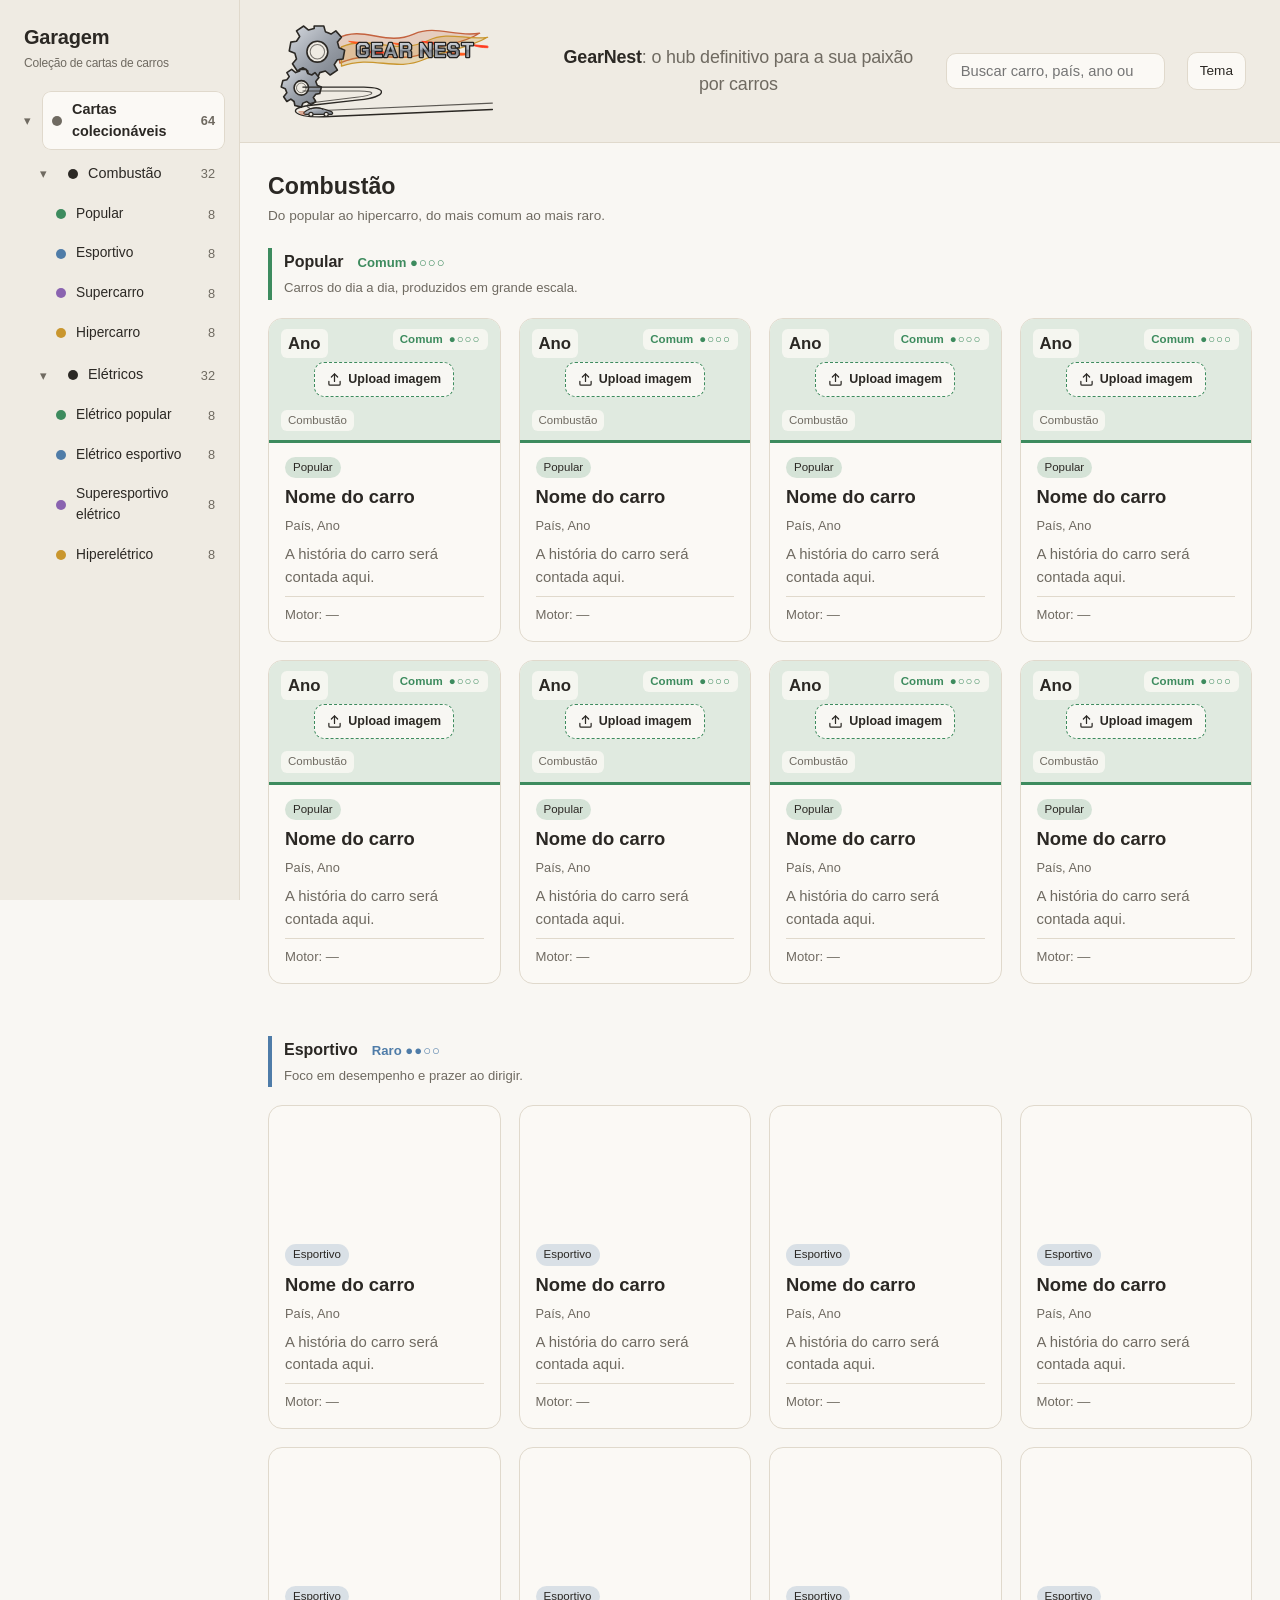
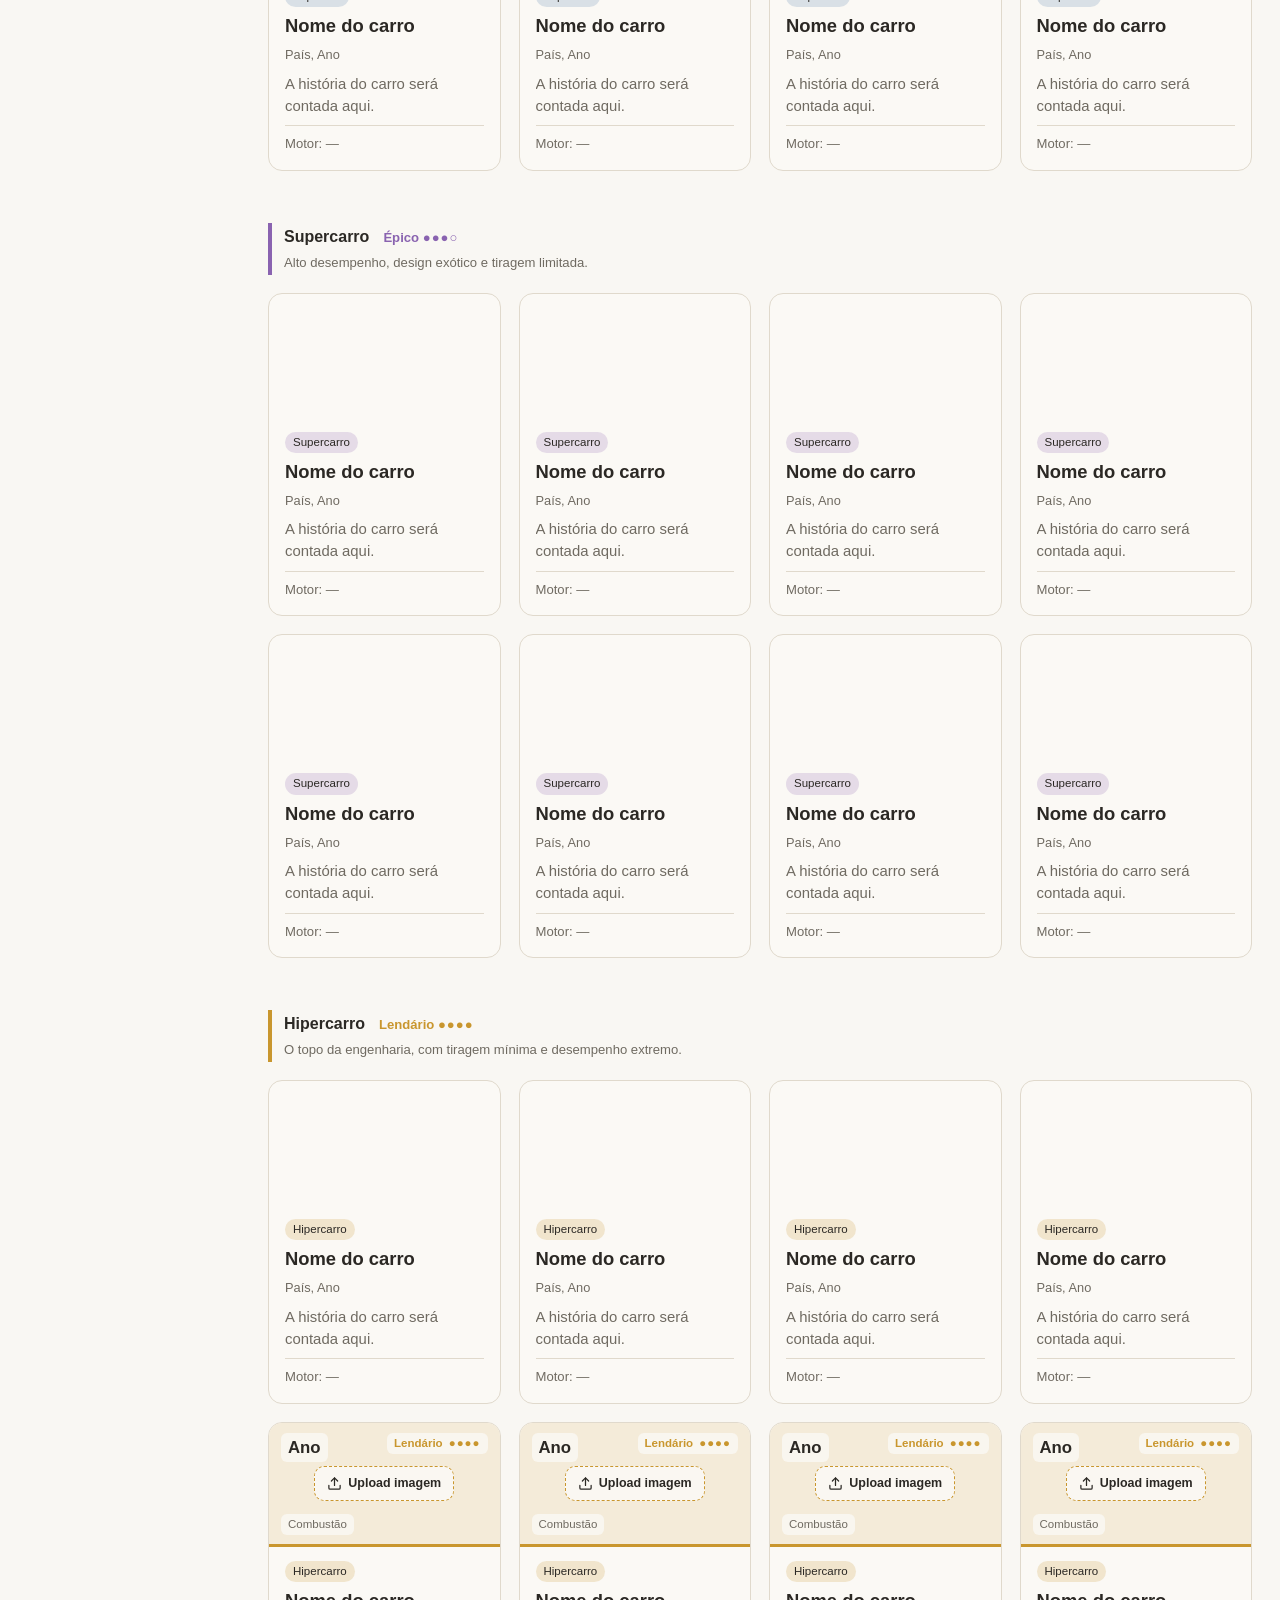
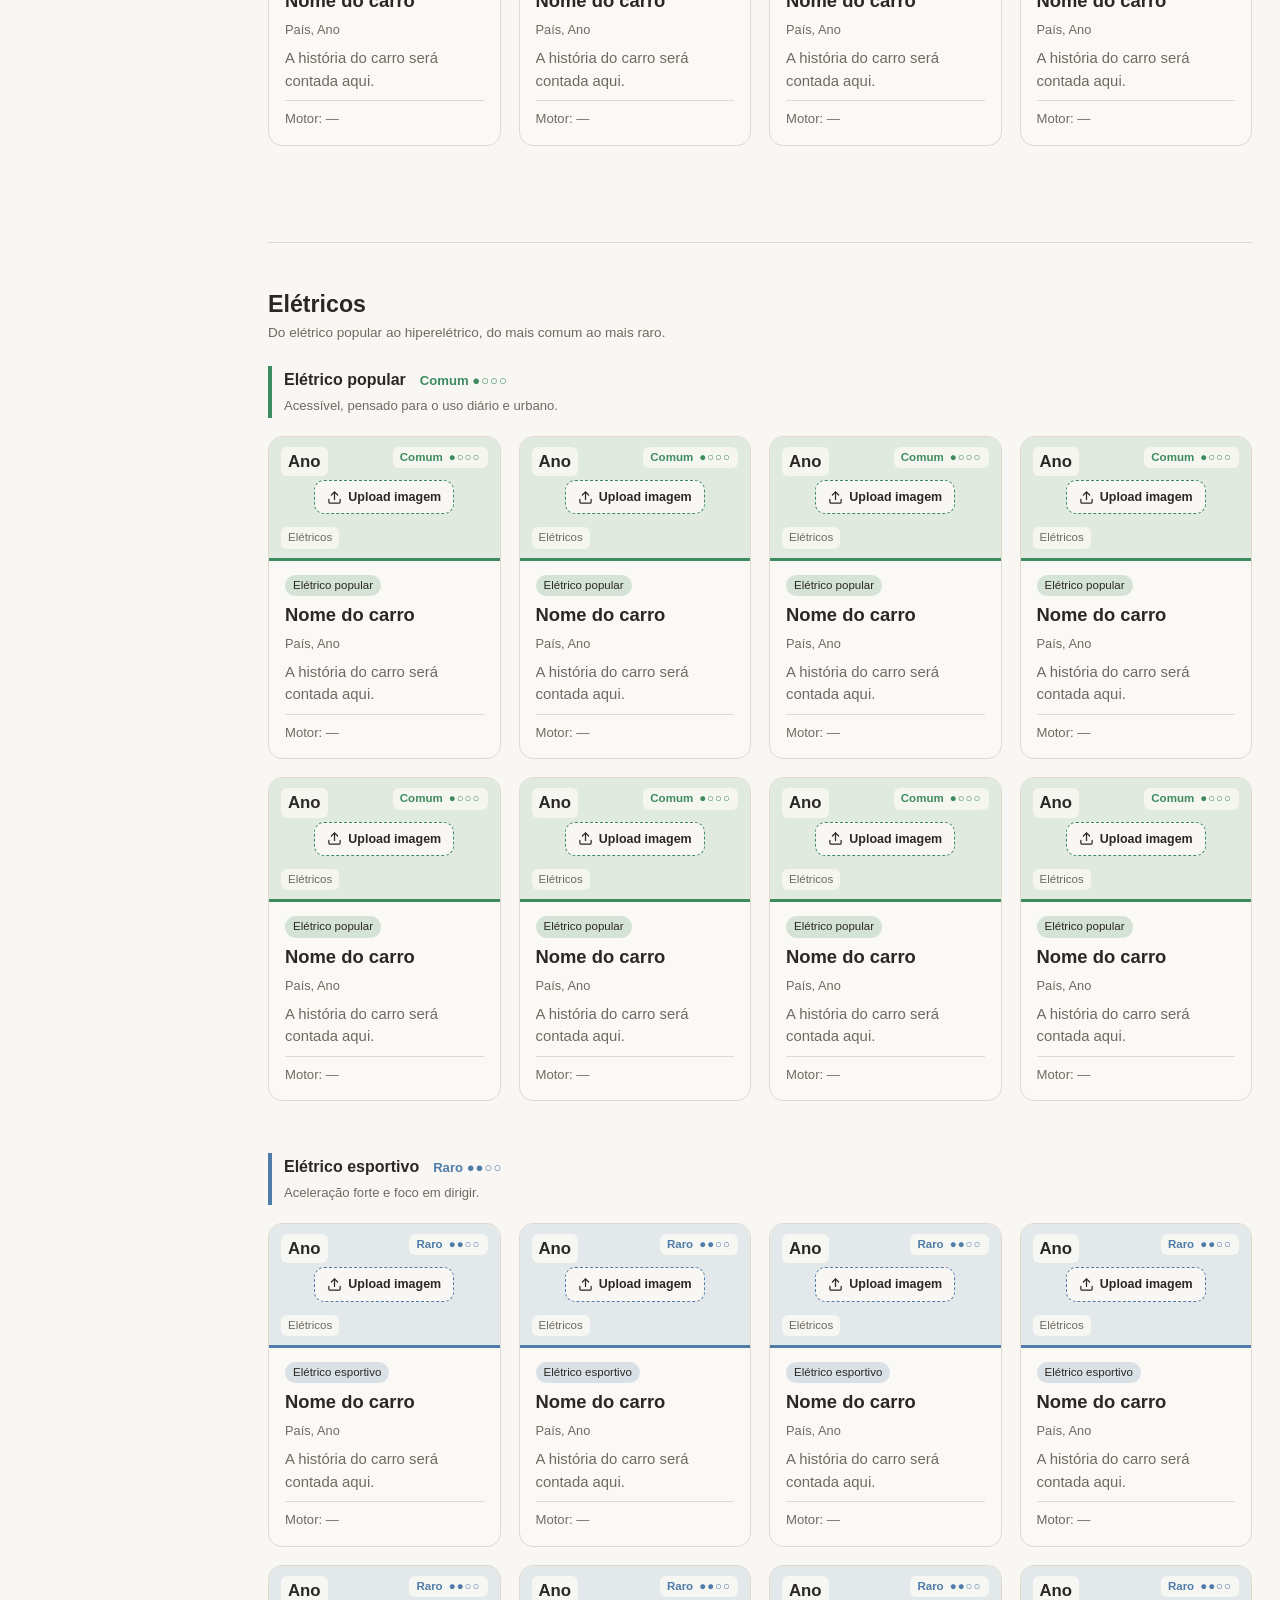
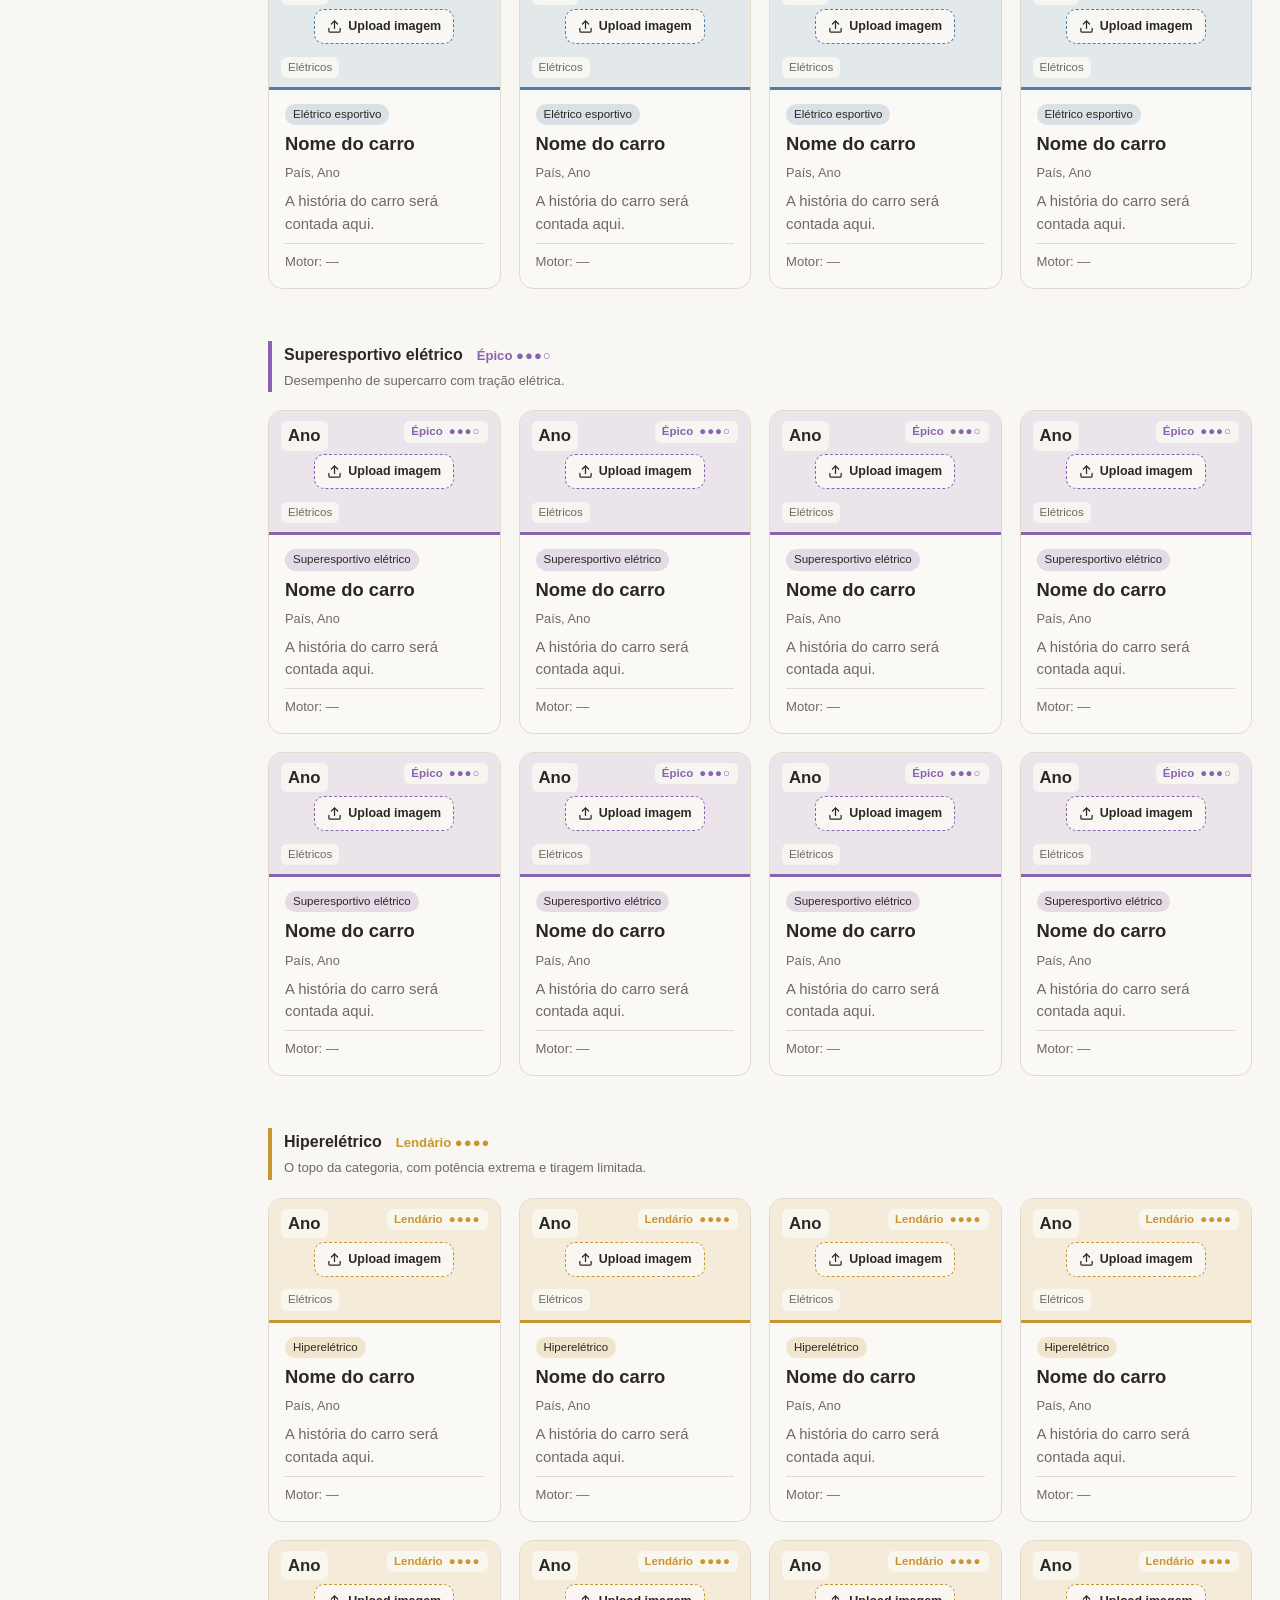
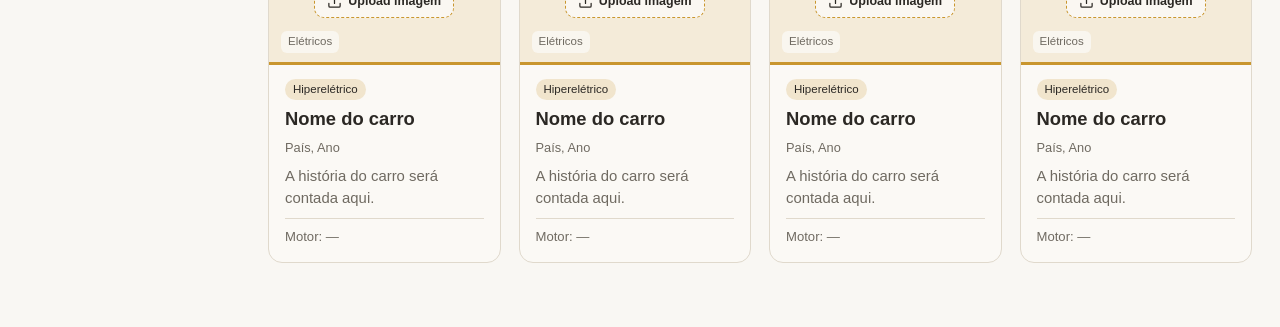
==== index.html @ 72e08b61 "Rename" ====
<!DOCTYPE html>
<html lang="pt-BR">
<head>
<meta charset="utf-8">
<meta name="viewport" content="width=device-width, initial-scale=1, viewport-fit=cover">
<title>Gear Nest</title>
<link rel="preconnect" href="https://fonts.googleapis.com">
<link rel="preconnect" href="https://fonts.gstatic.com" crossorigin>
<link href="https://fonts.googleapis.com/css2?family=Chakra+Petch:ital,wght@0,700;1,700&display=swap" rel="stylesheet">
<link rel="stylesheet" href="gearnest.css">
</head>
<body>

<div class="app">
  <nav class="side" aria-label="Classes" id="side"></nav>
  <header class="top">
    <h1 id="top-logo"></h1>
    <p class="tagline"><b>GearNest</b>: o hub definitivo para a sua paixão por carros</p>
    <input id="q" type="search" placeholder="Buscar carro, país, ano ou classe" aria-label="Buscar">
    <button class="theme" id="theme" type="button">Tema</button>
  </header>
  <main id="main"></main>
</div>

<div class="ov" id="ov" hidden><div class="modal" role="dialog" aria-modal="true" aria-labelledby="mt"><button class="close" id="close" type="button">Fechar</button><div id="mc" style="display:contents"></div></div></div>

<script src="gearnest.js"></script>
</body>
</html>
---- gearnest.css ----
@font-face{
    font-family:"Freezer";
    src:local("Freezer"),local("FreezerFilled"),url("FreezerFilled.ttf") format("truetype"),url("Freezer.ttf") format("truetype");
    font-display:swap;
    }
    :root{
    --bg:#f9f7f3; --panel:#efebe3; --card:#fbf9f5; --ink:#2b2824; --muted:#6f6a61; --line:#e0d9cc;
    --accent:#c4623f;
    --t0:#3d8b5e; --t1:#4f7ca8; --t2:#8a63b0; --t3:#c9962e;
    --serif:Arial,"Helvetica Neue",Helvetica,sans-serif;
    --sans:Arial,"Helvetica Neue",Helvetica,sans-serif;
    box-sizing:border-box;
    padding-top:env(safe-area-inset-top,0px);
    padding-bottom:env(safe-area-inset-bottom,0px);
    color-scheme:light;
    }
    @media (prefers-color-scheme:dark){
    :root:not([data-theme="light"]){
    --bg:#2b2a27; --panel:#2d2c28; --card:#33322e; --ink:#efebe3; --muted:#a8a296; --line:#44423c;
    --accent:#d9805c; --t0:#5ab07e; --t1:#6c9bc9; --t2:#a883cf; --t3:#e0ae45; color-scheme:dark;
    }
    }
    :root[data-theme="dark"]{
    --bg:#2b2a27; --panel:#2d2c28; --card:#33322e; --ink:#efebe3; --muted:#a8a296; --line:#44423c;
    --accent:#d9805c; --t0:#5ab07e; --t1:#6c9bc9; --t2:#a883cf; --t3:#e0ae45; color-scheme:dark;
    }
    html{scroll-padding-top:env(safe-area-inset-top,0px);scroll-behavior:smooth}
    *{box-sizing:border-box}
    body{margin:0;background:var(--bg);color:var(--ink);font-family:var(--serif);line-height:1.5}
    body::before{content:"";position:fixed;inset:0 0 auto;height:env(safe-area-inset-top,0px);background:var(--bg);z-index:10}
    body.lock{overflow:hidden}
    
    .app{display:grid;grid-template-columns:240px minmax(0,1fr);grid-template-rows:auto 1fr;min-height:100vh}
    
    /* Barra lateral (vertical) */
    .side{grid-row:1/3;position:sticky;top:env(safe-area-inset-top,0px);align-self:start;
    height:calc(100dvh - env(safe-area-inset-top,0px) - env(safe-area-inset-bottom,0px));
    background:var(--panel);border-right:1px solid var(--line);padding:22px 14px;display:flex;flex-direction:column;gap:3px;overflow-y:auto}
    .brand{font-size:1.25rem;font-weight:600;padding:0 10px 14px;letter-spacing:-.01em}
    .brand small{display:block;font-family:var(--sans);font-size:.75rem;font-weight:400;color:var(--muted);margin-top:2px}
    .side button{all:unset;cursor:pointer;display:flex;align-items:center;gap:10px;padding:8px 10px;border-radius:9px;font-family:var(--sans);font-size:.9rem;color:var(--ink)}
    .side button:hover{background:var(--line)}
    .side button[aria-pressed="true"]{background:var(--card);box-shadow:inset 0 0 0 1px var(--line);font-weight:600}
    .side button.sub{font-size:.86rem}
    .row{display:flex;align-items:center;gap:2px;margin-top:2px}
    .row .flt{flex:1;min-width:0}
    .kids{display:flex;flex-direction:column;gap:3px;padding-left:16px}
    .kids[hidden]{display:none}
    .side button.chev{width:26px;height:26px;padding:0;justify-content:center;flex:none;border-radius:7px;color:var(--muted);font-size:.8rem;transition:transform .15s}
    .side button.chev[aria-expanded="false"]{transform:rotate(-90deg)}
    button:focus-visible,input:focus-visible,.card:focus-visible{outline:2px solid var(--accent);outline-offset:2px}
    .dot{width:10px;height:10px;border-radius:50%;background:var(--muted);flex:none}
    .count{margin-left:auto;color:var(--muted);font-size:.8rem}
    
    /* Barra superior (horizontal) */
    .top{position:sticky;top:env(safe-area-inset-top,0px);z-index:5;display:flex;align-items:center;gap:22px;padding:18px 34px;min-height:118px;background:var(--panel);border-bottom:1px solid var(--line)}
    .top h1{margin:0;display:flex;align-items:center;flex:none}
    .top h1 svg{display:block;height:106px;width:auto}
    .tagline{margin:0 auto;font-family:var(--serif);font-size:1.12rem;font-weight:500;color:var(--muted);text-align:center;letter-spacing:-.01em}
    .tagline b{color:var(--ink);font-weight:600}
    .top input{flex:1;max-width:380px;font-family:var(--sans);font-size:.92rem;padding:9px 14px;border:1px solid var(--line);border-radius:10px;background:var(--card);color:var(--ink)}
    .theme{all:unset;cursor:pointer;font-family:var(--sans);font-size:.85rem;padding:8px 12px;border:1px solid var(--line);border-radius:10px;background:var(--card)}
    
    /* Seções e grade: 4 cartas por linha, do mais comum ao mais raro */
    main{padding:26px 28px 64px;display:flex;flex-direction:column;gap:96px}
    .sec{scroll-margin-top:calc(138px + env(safe-area-inset-top,0px))}
    .sec+.sec{padding-top:44px;border-top:1px solid var(--line)}
    .sec h2.st{margin:0;font-size:1.45rem;font-weight:600}
    .sec p.sd{margin:2px 0 22px;font-family:var(--sans);font-size:.85rem;color:var(--muted)}
    .grid{display:grid;grid-template-columns:repeat(4,minmax(0,1fr));gap:18px}
    .grp{margin-bottom:52px;scroll-margin-top:calc(138px + env(safe-area-inset-top,0px))}
    .grp:last-child{margin-bottom:0}
    .ch{display:flex;flex-wrap:wrap;align-items:baseline;gap:4px 14px;border-left:4px solid var(--tone);padding:2px 0 2px 12px;margin-bottom:18px}
    .ch span{font-family:var(--sans);font-size:.82rem;font-weight:600;color:var(--tone)}
    .ch i{font-style:normal;letter-spacing:1px}
    .ch small{font-family:var(--sans);font-size:.82rem;color:var(--muted);flex-basis:100%}
    .card{background:var(--card);border:1px solid var(--line);border-radius:14px;overflow:hidden;display:flex;flex-direction:column;cursor:pointer;transition:border-color .15s}
    .card:hover{border-color:var(--tone)}
    .art{position:relative;height:124px;display:grid;place-items:center;color:var(--tone);background:color-mix(in srgb,var(--tone) 14%,var(--card));border-bottom:3px solid var(--tone)}
    .art img,.m-art img{position:absolute;inset:0;width:100%;height:100%;object-fit:cover}
    .up{position:relative;z-index:2;display:inline-flex;align-items:center;gap:6px;padding:7px 12px;border-radius:10px;border:1px dashed var(--tone);background:color-mix(in srgb,var(--card) 88%,transparent);color:var(--ink);font-family:var(--sans);font-size:.78rem;font-weight:600;cursor:pointer;transition:background .15s}
    .up:hover{background:var(--card)}
    .up svg{width:15px;height:15px;fill:none;stroke:currentColor;stroke-width:2;stroke-linecap:round;stroke-linejoin:round}
    .up input{display:none}
    .art .year,.art .rar,.art .fuel,.m-art .year,.m-art .rar,.m-art .fuel{z-index:2;padding:2px 7px;border-radius:6px;background:color-mix(in srgb,var(--card) 82%,transparent)}
    .year{position:absolute;top:10px;left:12px;font-size:1.05rem;font-weight:600;color:var(--ink)}
    .rar{position:absolute;top:10px;right:12px;font-family:var(--sans);font-size:.72rem;font-weight:600;color:var(--tone);display:flex;gap:6px;align-items:center}
    .rar i{font-style:normal;letter-spacing:1px}
    .fuel{position:absolute;left:12px;bottom:9px;font-family:var(--sans);font-size:.72rem;color:var(--muted)}
    .body{padding:14px 16px 16px;display:flex;flex-direction:column;gap:8px;flex:1}
    .body h3{margin:0;font-size:1.15rem;font-weight:600;line-height:1.2}
    .meta{font-family:var(--sans);font-size:.8rem;color:var(--muted)}
    .tag{display:inline-block;font-family:var(--sans);font-size:.72rem;padding:2px 8px;border-radius:99px;background:color-mix(in srgb,var(--tone) 20%,transparent);color:var(--ink);width:fit-content}
    .hist{margin:0;font-size:.93rem;color:var(--muted);display:-webkit-box;-webkit-line-clamp:3;-webkit-box-orient:vertical;overflow:hidden}
    .spec{font-family:var(--sans);font-size:.82rem;color:var(--muted);border-top:1px solid var(--line);padding-top:8px;margin-top:auto}
    .empty{text-align:center;color:var(--muted);padding:60px 0;font-family:var(--sans)}
    
    /* Carta ampliada */
    .ov{position:fixed;inset:0;z-index:20;display:grid;place-items:center;padding:calc(20px + env(safe-area-inset-top,0px)) 20px calc(20px + env(safe-area-inset-bottom,0px));background:color-mix(in srgb,var(--ink) 55%,transparent)}
    .ov[hidden]{display:none}
    .modal{position:relative;width:min(940px,100%);max-height:100%;overflow:auto;display:grid;grid-template-columns:minmax(0,5fr) minmax(0,6fr);background:var(--card);border:1px solid var(--line);border-radius:18px;box-shadow:0 24px 60px rgba(0,0,0,.28)}
    @media (prefers-reduced-motion:no-preference){.modal{animation:pop .18s ease-out}@keyframes pop{from{transform:scale(.94);opacity:0}}}
    .m-art{position:relative;display:grid;place-items:center;min-height:320px;color:var(--tone);background:color-mix(in srgb,var(--tone) 14%,var(--card));border-right:4px solid var(--tone)}
    .m-art .year{top:18px;left:20px;font-size:1.6rem}
    .m-art .rar{top:22px;right:20px;font-size:.85rem}
    .m-art .fuel{left:20px;bottom:16px;font-size:.82rem}
    .m-info{padding:28px 30px 30px;display:flex;flex-direction:column;gap:12px}
    .m-info h2{margin:0;font-size:1.9rem;font-weight:600;line-height:1.15;letter-spacing:-.01em;padding-right:70px}
    .m-info h4{margin:10px 0 0;font-size:1.05rem;font-weight:600}
    .m-info p{margin:0 0 8px;color:var(--muted)}
    .m-info ul{margin:0;padding-left:20px;color:var(--muted)}
    dl.fs{display:grid;grid-template-columns:repeat(2,minmax(0,1fr));gap:8px 16px;margin:0;font-family:var(--sans);font-size:.86rem}
    dl.fs div{border-bottom:1px solid var(--line);padding-bottom:6px}
    dl.fs dt{color:var(--muted);font-size:.78rem}
    dl.fs dd{margin:0}
    .close{all:unset;cursor:pointer;position:absolute;top:14px;right:14px;z-index:1;font-family:var(--sans);font-size:.85rem;padding:7px 12px;border-radius:10px;background:var(--card);border:1px solid var(--line)}
    .close:hover{background:var(--panel)}
    
    @media (max-width:1000px){.grid{grid-template-columns:repeat(2,minmax(0,1fr))}.tagline{display:none}.top input{margin-left:auto}}
    @media (max-width:820px){
    .app{grid-template-columns:minmax(0,1fr)}
    .side{grid-row:auto;position:static;height:auto;flex-direction:row;overflow-x:auto;border-right:0;border-bottom:1px solid var(--line);padding:10px 14px;order:2;gap:4px}
    .brand{display:none}
    .side button.flt{white-space:nowrap;padding:8px 10px}
    .row,.kids,.kids[hidden]{display:contents}
    .side button.chev{display:none}
    .top{padding:14px 16px;min-height:auto}.top h1 svg{height:64px}
    .sec,.grp{scroll-margin-top:calc(104px + env(safe-area-inset-top,0px))}
    main{order:3;padding:18px 16px 40px}
    }
    @media (max-width:760px){.modal{grid-template-columns:minmax(0,1fr)}.m-art{min-height:200px;border-right:0;border-bottom:4px solid var(--tone)}.m-info{padding:22px 20px 26px}.m-info h2{font-size:1.5rem}}
    @media (max-width:560px){.grid{grid-template-columns:minmax(0,1fr)}.top input{min-width:0}}
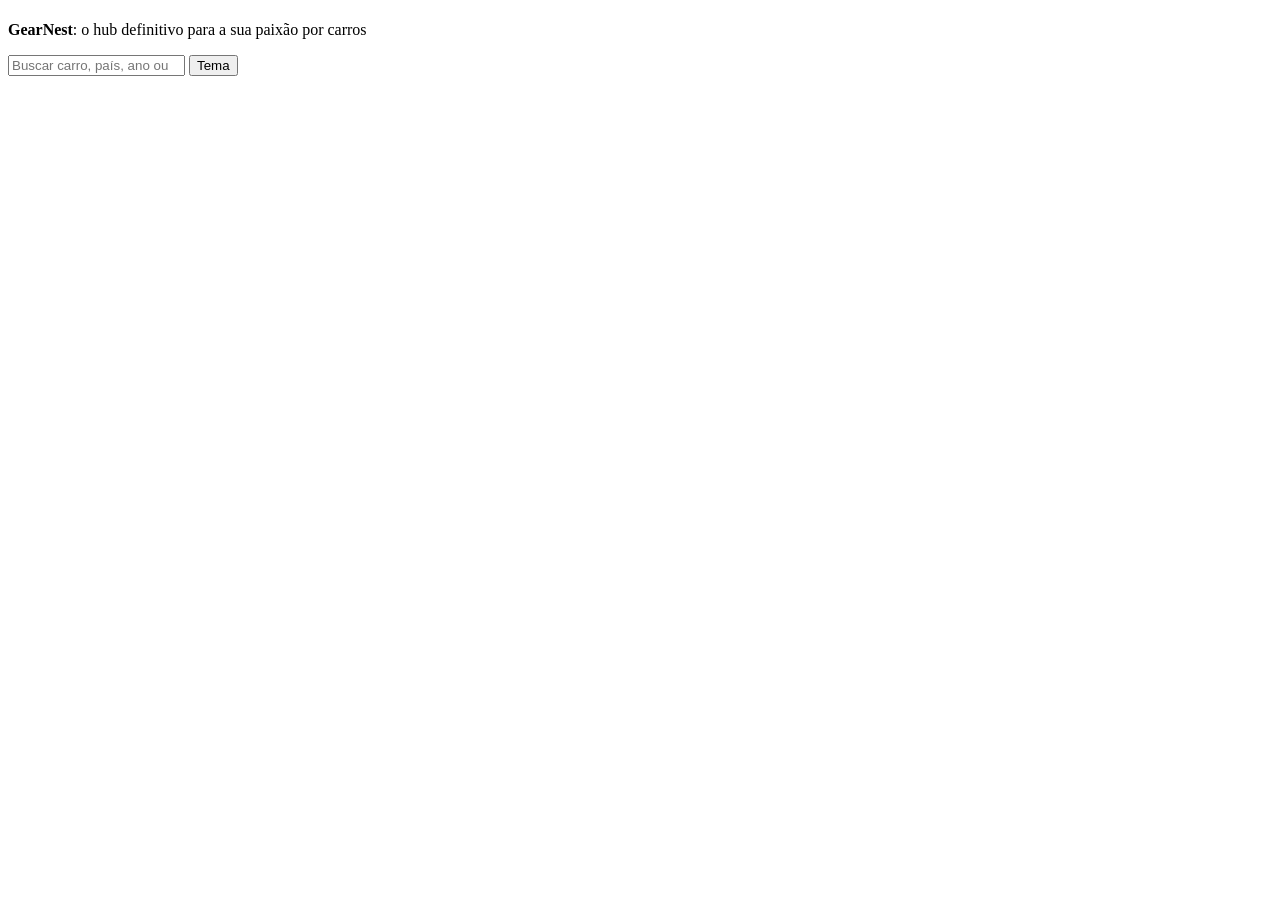
==== commit f33ec41c: "Update index.html" ====
--- a/index.html
+++ b/index.html
@@ -7,7 +7,7 @@
 <link rel="preconnect" href="https://fonts.googleapis.com">
 <link rel="preconnect" href="https://fonts.gstatic.com" crossorigin>
 <link href="https://fonts.googleapis.com/css2?family=Chakra+Petch:ital,wght@0,700;1,700&display=swap" rel="stylesheet">
-<link rel="stylesheet" href="gearnest.css">
+<link rel="stylesheet" href="style.css">
 </head>
 <body>
 
@@ -24,6 +24,6 @@
 
 <div class="ov" id="ov" hidden><div class="modal" role="dialog" aria-modal="true" aria-labelledby="mt"><button class="close" id="close" type="button">Fechar</button><div id="mc" style="display:contents"></div></div></div>
 
-<script src="gearnest.js"></script>
+<script src="script.js"></script>
 </body>
 </html>
